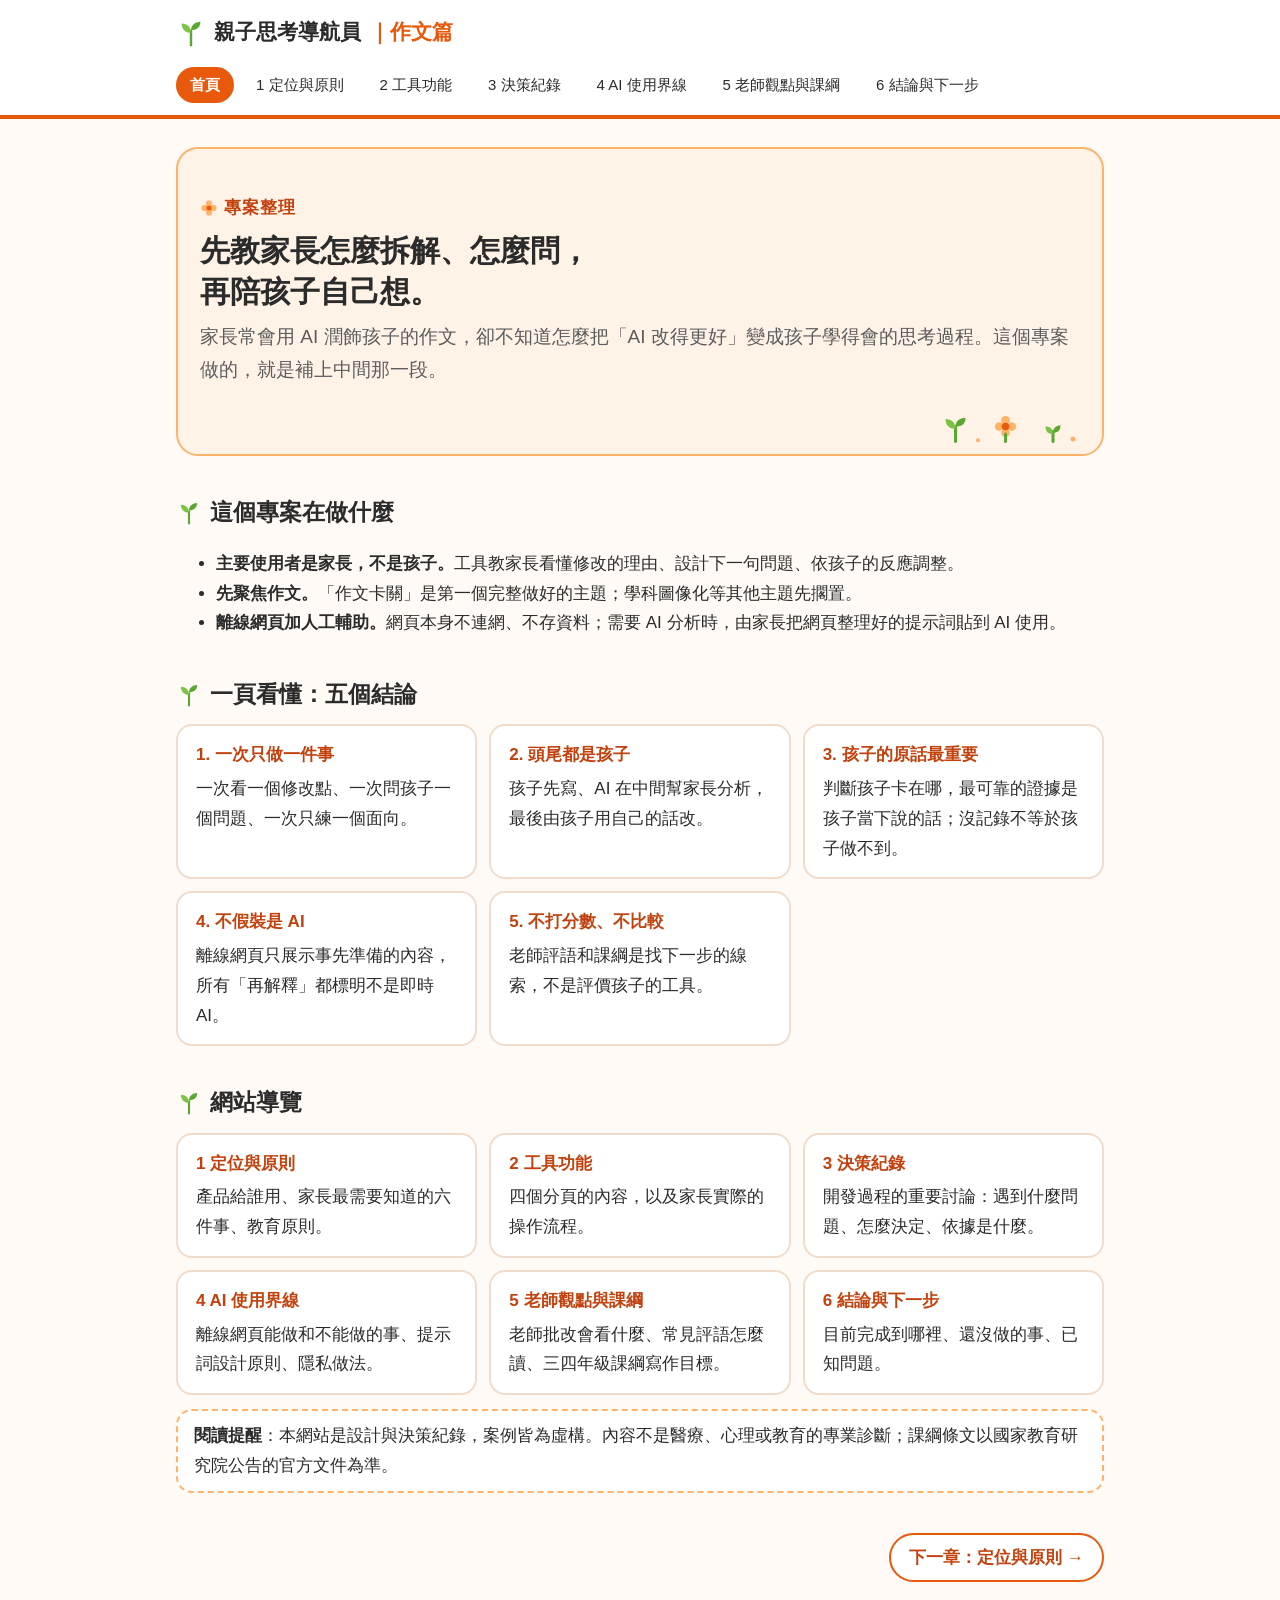
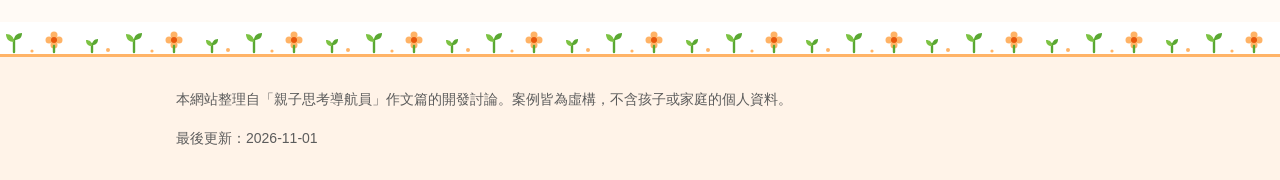
==== index.html @ ab7c1cc6 "C-001 docs: 建立親子思考導航員作文篇整理網站 整理作文篇的定位與原則、工具功能、決策紀錄、AI 使用界線、 老師觀點與課綱、結論與下一步，共 7 頁靜態網站。  Co-Authored-B" ====
<!DOCTYPE html>
<html lang="zh-Hant">
<head>
  <meta charset="UTF-8">
  <meta name="viewport" content="width=device-width, initial-scale=1">
  <title>首頁｜親子思考導航員 作文篇</title>
  <meta name="description" content="親子思考導航員作文篇：一個幫家長學會拆解作文修改、一次問孩子一個問題的離線工具，以及它的設計討論與決策紀錄。">
  <link rel="stylesheet" href="style.css">
</head>
<body>
  <header class="site-header"><div class="inner">
    <a class="brand" href="index.html">親子思考導航員<span>｜作文篇</span></a>
    <nav aria-label="網站導覽"><ul class="nav">
      <li><a href="index.html" aria-current="page">首頁</a></li>
      <li><a href="positioning.html">1 定位與原則</a></li>
      <li><a href="features.html">2 工具功能</a></li>
      <li><a href="decisions.html">3 決策紀錄</a></li>
      <li><a href="ai-boundary.html">4 AI 使用界線</a></li>
      <li><a href="teacher.html">5 老師觀點與課綱</a></li>
      <li><a href="conclusion.html">6 結論與下一步</a></li>
    </ul></nav>
  </div></header>

  <main>
    <section class="hero">
      <p class="eyebrow">專案整理</p>
      <h1>先教家長怎麼拆解、怎麼問，<br>再陪孩子自己想。</h1>
      <p class="lead">家長常會用 AI 潤飾孩子的作文，卻不知道怎麼把「AI 改得更好」變成孩子學得會的思考過程。這個專案做的，就是補上中間那一段。</p>
    </section>

    <h2>這個專案在做什麼</h2>
    <ul>
      <li><strong>主要使用者是家長，不是孩子。</strong>工具教家長看懂修改的理由、設計下一句問題、依孩子的反應調整。</li>
      <li><strong>先聚焦作文。</strong>「作文卡關」是第一個完整做好的主題；學科圖像化等其他主題先擱置。</li>
      <li><strong>離線網頁加人工輔助。</strong>網頁本身不連網、不存資料；需要 AI 分析時，由家長把網頁整理好的提示詞貼到 AI 使用。</li>
    </ul>

    <h2>一頁看懂：五個結論</h2>
    <div class="grid">
      <div class="card"><strong>1. 一次只做一件事</strong>一次看一個修改點、一次問孩子一個問題、一次只練一個面向。</div>
      <div class="card"><strong>2. 頭尾都是孩子</strong>孩子先寫、AI 在中間幫家長分析，最後由孩子用自己的話改。</div>
      <div class="card"><strong>3. 孩子的原話最重要</strong>判斷孩子卡在哪，最可靠的證據是孩子當下說的話；沒記錄不等於孩子做不到。</div>
      <div class="card"><strong>4. 不假裝是 AI</strong>離線網頁只展示事先準備的內容，所有「再解釋」都標明不是即時 AI。</div>
      <div class="card"><strong>5. 不打分數、不比較</strong>老師評語和課綱是找下一步的線索，不是評價孩子的工具。</div>
    </div>

    <h2>網站導覽</h2>
    <div class="grid">
      <a class="card" href="positioning.html"><strong>1 定位與原則</strong>產品給誰用、家長最需要知道的六件事、教育原則。</a>
      <a class="card" href="features.html"><strong>2 工具功能</strong>四個分頁的內容，以及家長實際的操作流程。</a>
      <a class="card" href="decisions.html"><strong>3 決策紀錄</strong>開發過程的重要討論：遇到什麼問題、怎麼決定、依據是什麼。</a>
      <a class="card" href="ai-boundary.html"><strong>4 AI 使用界線</strong>離線網頁能做和不能做的事、提示詞設計原則、隱私做法。</a>
      <a class="card" href="teacher.html"><strong>5 老師觀點與課綱</strong>老師批改會看什麼、常見評語怎麼讀、三四年級課綱寫作目標。</a>
      <a class="card" href="conclusion.html"><strong>6 結論與下一步</strong>目前完成到哪裡、還沒做的事、已知問題。</a>
    </div>

    <div class="callout">
      <strong>閱讀提醒</strong>：本網站是設計與決策紀錄，案例皆為虛構。內容不是醫療、心理或教育的專業診斷；課綱條文以國家教育研究院公告的官方文件為準。
    </div>

    <div class="pager"><span></span><a href="positioning.html">下一章：定位與原則 →</a></div>
  </main>

  <footer class="site-footer"><div class="inner">
    <p>本網站整理自「親子思考導航員」作文篇的開發討論。案例皆為虛構，不含孩子或家庭的個人資料。</p>
    <p>最後更新：2026-11-01</p>
  </div></footer>
</body>
</html>
---- style.css ----
:root {
  --orange: #e8590c;
  --orange-dark: #c2410c;
  --orange-mid: #ffb366;
  --orange-soft: #fff3e8;
  --orange-pale: #fffaf5;
  --leaf: #5aa832;
  --leaf-soft: #eef7e6;
  --ink: #2b2b2b;
  --gray: #5c5c5c;
  --line: #f1dccb;
  --white: #ffffff;

  /* 原創的小芽與小花圖案（非任何既有角色） */
  --sprout: url("data:image/svg+xml,%3Csvg xmlns='http://www.w3.org/2000/svg' viewBox='0 0 32 32'%3E%3Cpath d='M16 30V15' stroke='%235aa832' stroke-width='2.6' stroke-linecap='round' fill='none'/%3E%3Cpath d='M16 17C10 17 6 13 6 7c6 0 10 4 10 10z' fill='%237cc243'/%3E%3Cpath d='M16 14c0-5 4-9 10-9 0 6-4 9-10 9z' fill='%235aa832'/%3E%3C/svg%3E");
  --flower: url("data:image/svg+xml,%3Csvg xmlns='http://www.w3.org/2000/svg' viewBox='0 0 32 32'%3E%3Cg fill='%23ffb366'%3E%3Ccircle cx='16' cy='8' r='5.5'/%3E%3Ccircle cx='24' cy='16' r='5.5'/%3E%3Ccircle cx='16' cy='24' r='5.5'/%3E%3Ccircle cx='8' cy='16' r='5.5'/%3E%3C/g%3E%3Ccircle cx='16' cy='16' r='4.5' fill='%23e8590c'/%3E%3C/svg%3E");
  --garden: url("data:image/svg+xml,%3Csvg xmlns='http://www.w3.org/2000/svg' viewBox='0 0 120 32'%3E%3Cpath d='M14 30V18' stroke='%235aa832' stroke-width='2.4' stroke-linecap='round'/%3E%3Cpath d='M14 20c-5 0-8-3-8-8 5 0 8 3 8 8z' fill='%237cc243'/%3E%3Cpath d='M14 18c0-4 3-7 8-7 0 5-3 7-8 7z' fill='%235aa832'/%3E%3Cg transform='translate(46 10)'%3E%3Cg fill='%23ffb366'%3E%3Ccircle cx='8' cy='3' r='3.5'/%3E%3Ccircle cx='13' cy='8' r='3.5'/%3E%3Ccircle cx='8' cy='13' r='3.5'/%3E%3Ccircle cx='3' cy='8' r='3.5'/%3E%3C/g%3E%3Ccircle cx='8' cy='8' r='3' fill='%23e8590c'/%3E%3C/g%3E%3Cpath d='M54 30v-6' stroke='%235aa832' stroke-width='2.4' stroke-linecap='round'/%3E%3Cpath d='M92 30V22' stroke='%235aa832' stroke-width='2.4' stroke-linecap='round'/%3E%3Cpath d='M92 24c-4 0-6-2-6-6 4 0 6 2 6 6z' fill='%237cc243'/%3E%3Cpath d='M92 23c0-3 2-6 6-6 0 4-2 6-6 6z' fill='%235aa832'/%3E%3Ccircle cx='108' cy='28' r='2' fill='%23ffb366'/%3E%3Ccircle cx='32' cy='29' r='1.6' fill='%23ffb366'/%3E%3C/svg%3E");
}

* { box-sizing: border-box; }

body {
  margin: 0;
  background: var(--orange-pale);
  color: var(--ink);
  font-family: "Microsoft JhengHei", "PingFang TC", "Noto Sans TC", sans-serif;
  font-size: 17px;
  line-height: 1.75;
}

a { color: var(--orange-dark); }
a:focus-visible { outline: 3px solid var(--orange); outline-offset: 2px; border-radius: 6px; }

/* 頁首與導覽：白底、橘色底線 */
.site-header { background: var(--white); border-bottom: 4px solid var(--orange); }
.site-header .inner { max-width: 960px; margin: 0 auto; padding: 14px 16px 0; }
.brand { display: inline-flex; align-items: center; gap: 8px; color: var(--ink); text-decoration: none; font-weight: bold; font-size: 21px; }
.brand::before { content: ""; width: 30px; height: 30px; background: var(--sprout) center / contain no-repeat; }
.brand span { color: var(--orange); }
.nav { display: flex; flex-wrap: wrap; gap: 6px 8px; margin: 10px 0 0; padding: 0 0 12px; list-style: none; }
.nav a { display: inline-block; color: var(--ink); text-decoration: none; font-size: 15px; padding: 3px 12px; border-radius: 999px; border: 2px solid transparent; }
.nav a:hover { border-color: var(--orange-mid); background: var(--orange-soft); }
.nav a[aria-current="page"] { background: var(--orange); color: var(--white); font-weight: bold; }

/* 內容 */
main { max-width: 960px; margin: 0 auto; padding: 8px 16px 40px; }
h1 { font-size: 30px; line-height: 1.35; margin: 28px 0 8px; }
h2 { display: flex; align-items: center; gap: 8px; font-size: 23px; margin: 36px 0 10px; }
h2::before { content: ""; flex: none; width: 26px; height: 26px; background: var(--sprout) center / contain no-repeat; }
h3 { font-size: 19px; margin: 22px 0 6px; }
.lead { font-size: 19px; color: var(--gray); margin-top: 0; }
.eyebrow { display: inline-flex; align-items: center; gap: 6px; color: var(--orange-dark); font-weight: bold; letter-spacing: 1px; margin: 24px 0 0; }
.eyebrow::before { content: ""; width: 18px; height: 18px; background: var(--flower) center / contain no-repeat; }

.hero {
  background: var(--orange-soft) var(--garden) right 14px bottom 10px / 150px auto no-repeat;
  border: 2px solid var(--orange-mid);
  border-radius: 22px;
  padding: 20px 22px 48px;
  margin-top: 20px;
}
.hero h1 { margin-top: 4px; }

.card { border: 2px solid var(--line); border-radius: 16px; padding: 14px 18px; margin: 12px 0; background: var(--white); }
.callout { border: 2px dashed var(--orange-mid); background: var(--white); border-radius: 16px; padding: 10px 16px; margin: 14px 0; }
.note { color: var(--gray); font-size: 15px; }

.grid { display: grid; grid-template-columns: repeat(auto-fill, minmax(260px, 1fr)); gap: 12px; }
.grid .card { margin: 0; }
.grid a.card { display: block; text-decoration: none; color: var(--ink); transition: transform 0.15s ease; }
.grid a.card:hover { border-color: var(--orange); transform: translateY(-2px); }
.grid .card strong { display: block; color: var(--orange-dark); margin-bottom: 4px; }

/* 決策紀錄 */
.decision { border: 2px solid var(--line); border-radius: 16px; padding: 12px 18px; margin: 14px 0; background: var(--white); }
.decision h3 { margin-top: 4px; }
.decision dl { margin: 6px 0; }
.decision dt { font-weight: bold; color: var(--orange-dark); }
.decision dd { margin: 0 0 6px; }

/* 表格：手機上可左右捲動 */
.table-wrap { overflow-x: auto; margin: 10px 0; border-radius: 14px; border: 2px solid var(--line); background: var(--white); }
table { border-collapse: collapse; width: 100%; min-width: 560px; font-size: 15px; }
th, td { border-bottom: 1px solid var(--line); padding: 9px 12px; text-align: left; vertical-align: top; }
th { background: var(--orange-soft); color: var(--orange-dark); }
tr:nth-child(even) td { background: var(--orange-pale); }
tr:last-child td { border-bottom: 0; }
th:first-child, td:first-child { min-width: 5.5em; } /* 避免「6-Ⅱ-1」這類編號被拆成兩行 */

ol.steps { padding-left: 1.4em; }
ol.steps li { margin: 6px 0; }
ol.steps li::marker { color: var(--orange); font-weight: bold; }
.tag { display: inline-block; background: var(--leaf-soft); color: #3d7a1e; border-radius: 999px; padding: 0 10px; font-size: 14px; margin-right: 6px; }
.tag.orange { background: var(--orange); color: var(--white); }

.pager { display: flex; justify-content: space-between; gap: 12px; margin-top: 40px; flex-wrap: wrap; }
.pager a { border: 2px solid var(--orange); border-radius: 999px; padding: 8px 18px; text-decoration: none; color: var(--orange-dark); font-weight: bold; background: var(--white); }
.pager a:hover { background: var(--orange); color: var(--white); }

/* 頁尾：淺橘底，上方一排小芽小花 */
.site-footer { background: var(--orange-soft); color: var(--gray); }
.site-footer::before { content: ""; display: block; height: 32px; background: var(--white) var(--garden) left bottom / 120px 32px repeat-x; border-bottom: 3px solid var(--orange-mid); }
.site-footer .inner { max-width: 960px; margin: 0 auto; padding: 16px; font-size: 14px; }
.site-footer a { color: var(--orange-dark); }

@media (max-width: 600px) {
  body { font-size: 16px; }
  h1 { font-size: 25px; }
  h2 { font-size: 20px; }
  .hero { background-size: 110px auto; }
}

@media (prefers-reduced-motion: reduce) {
  .grid a.card { transition: none; }
  .grid a.card:hover { transform: none; }
}
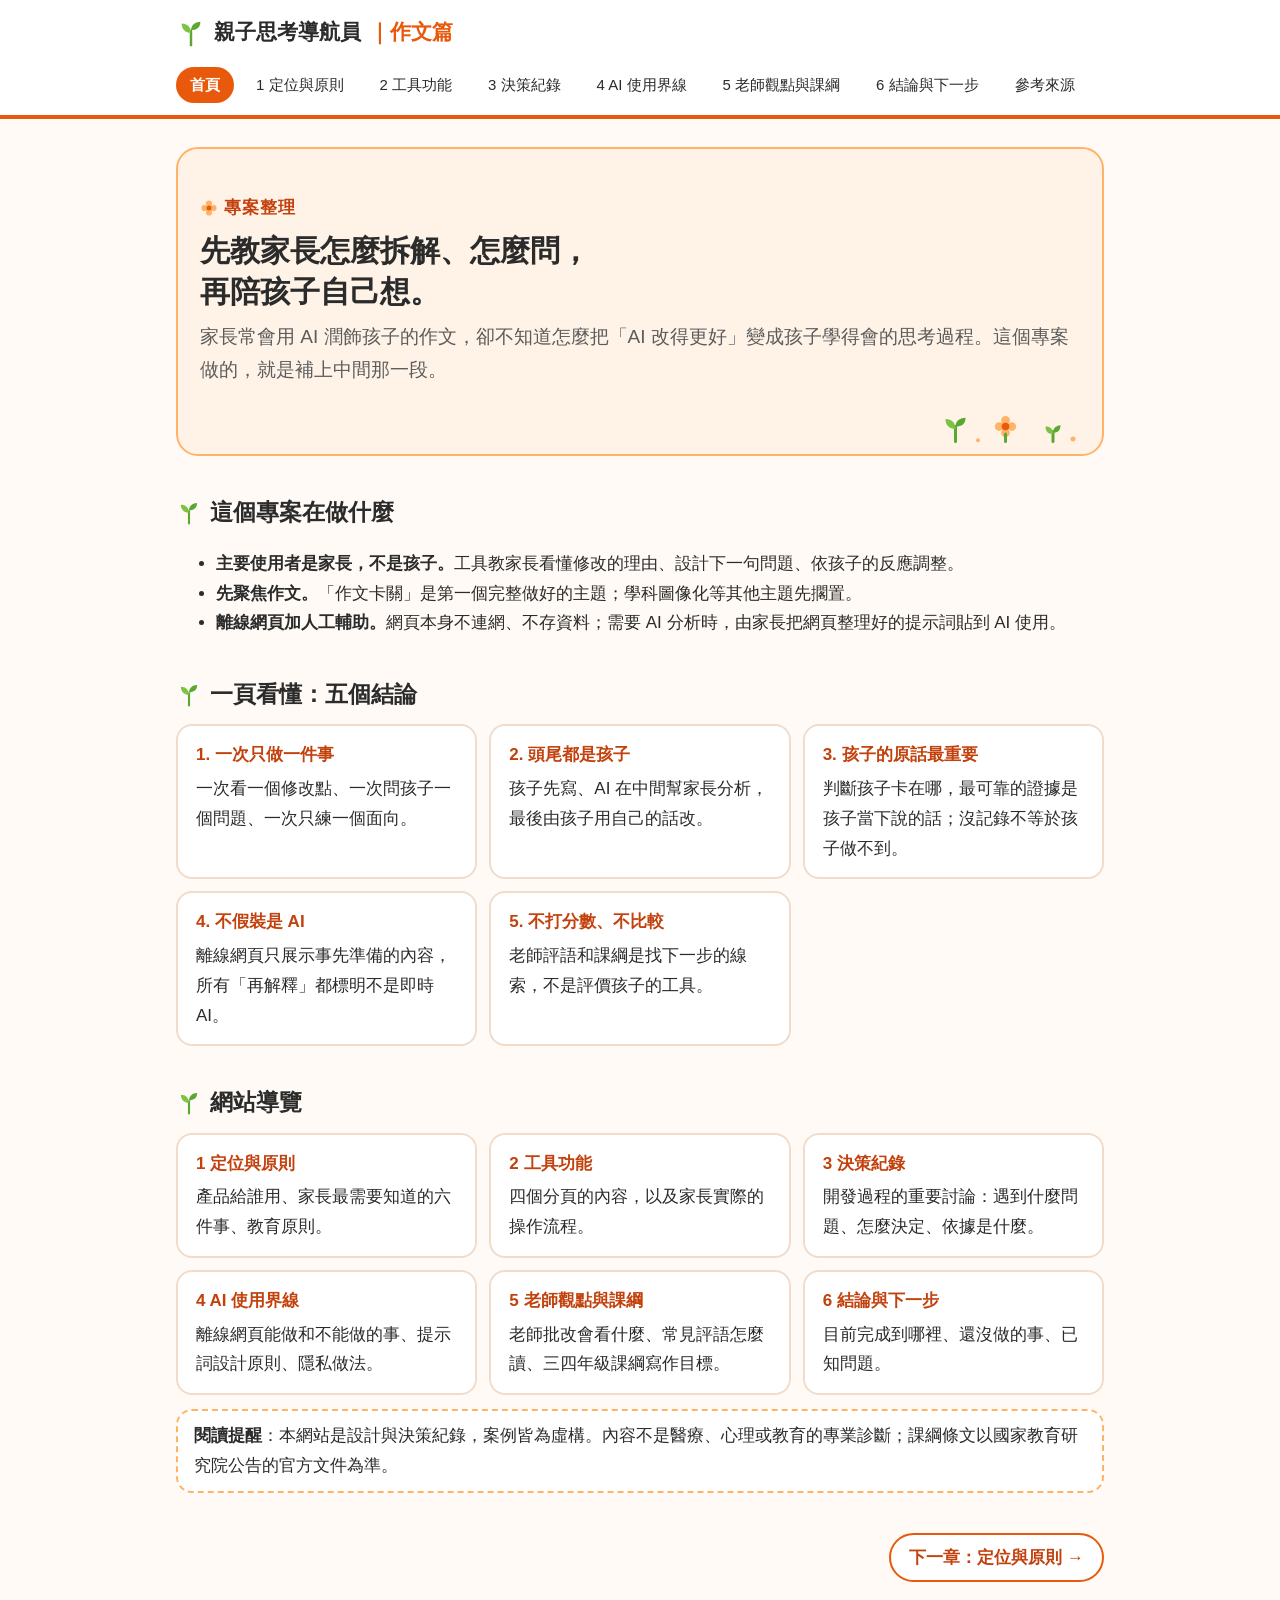
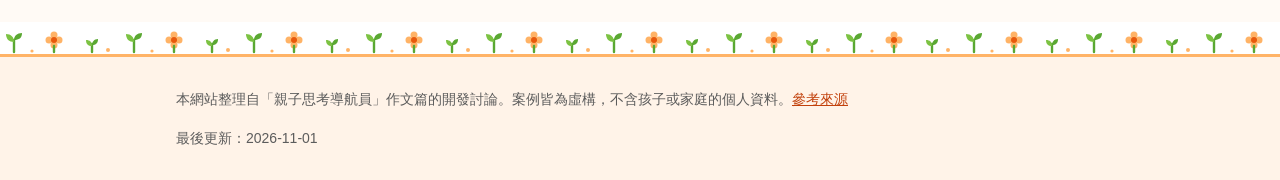
==== commit 727cacbe: "C-002 docs: 補充參考來源頁 新增參考來源頁（官方文件、課程與講座、本專案自行整理）， 導覽與頁尾加上連結；會考寫作評分規準改為官方連結並完成逐字核對。  Co-Authored-By: C" ====
--- a/index.html
+++ b/index.html
@@ -18,6 +18,7 @@
       <li><a href="ai-boundary.html">4 AI 使用界線</a></li>
       <li><a href="teacher.html">5 老師觀點與課綱</a></li>
       <li><a href="conclusion.html">6 結論與下一步</a></li>
+      <li><a href="sources.html">參考來源</a></li>
     </ul></nav>
   </div></header>
 
@@ -62,7 +63,7 @@
   </main>
 
   <footer class="site-footer"><div class="inner">
-    <p>本網站整理自「親子思考導航員」作文篇的開發討論。案例皆為虛構，不含孩子或家庭的個人資料。</p>
+    <p>本網站整理自「親子思考導航員」作文篇的開發討論。案例皆為虛構，不含孩子或家庭的個人資料。<a href="sources.html">參考來源</a></p>
     <p>最後更新：2026-11-01</p>
   </div></footer>
 </body>
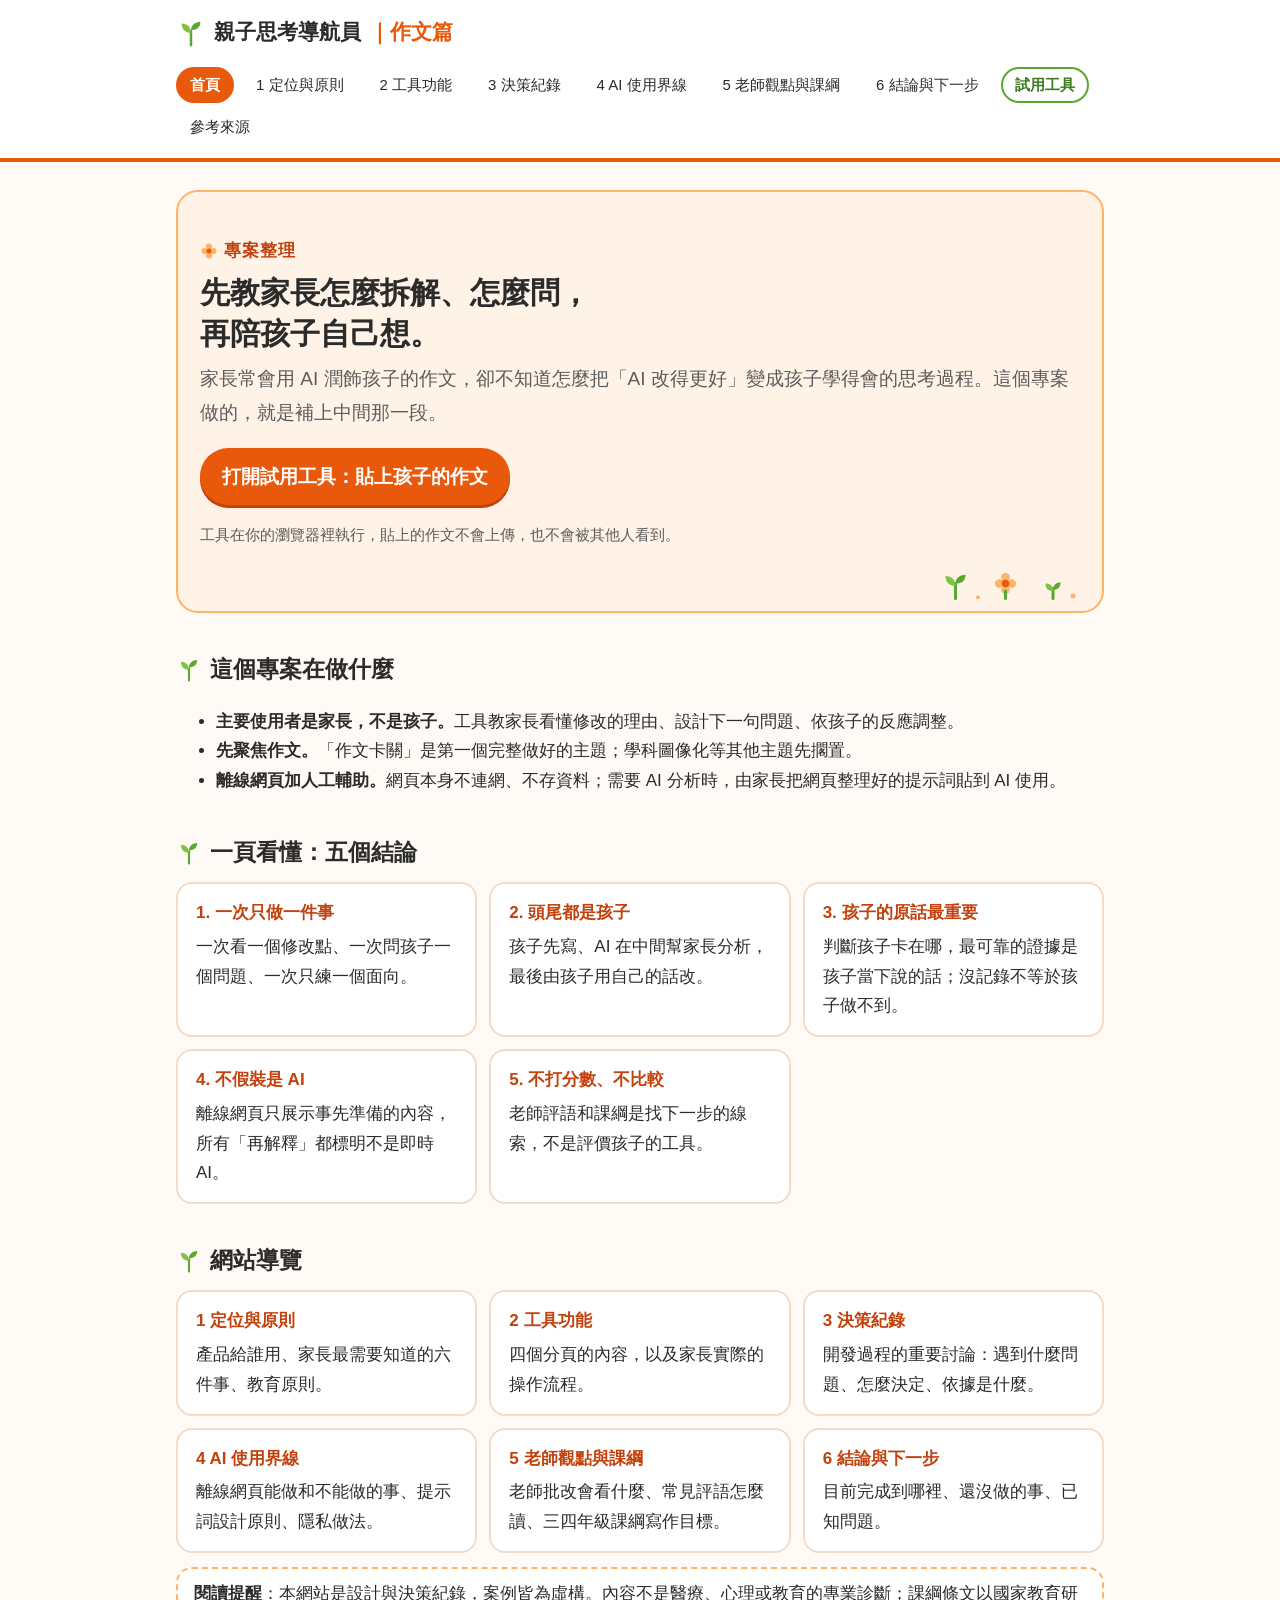
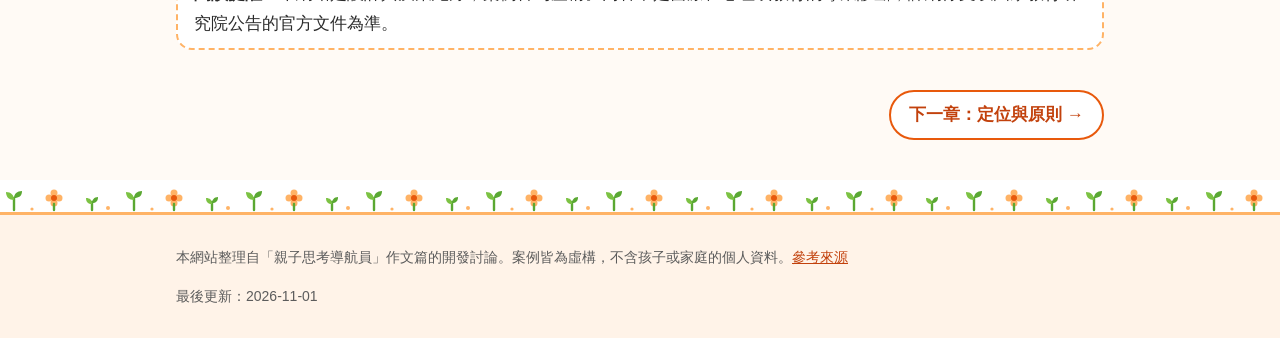
==== commit cea4f093: "C-003 feat: 加入公開試用工具與明顯的作文輸入入口 新增 tool/：公開版工具，保留完整引導流程與「貼上孩子的作文」五步驟； 移除參考付費課程整理的內容（提示詞第 9、10 項、作文重點的" ====
--- a/index.html
+++ b/index.html
@@ -18,6 +18,7 @@
       <li><a href="ai-boundary.html">4 AI 使用界線</a></li>
       <li><a href="teacher.html">5 老師觀點與課綱</a></li>
       <li><a href="conclusion.html">6 結論與下一步</a></li>
+      <li><a href="tool/app/index.html" class="nav-tool">試用工具</a></li>
       <li><a href="sources.html">參考來源</a></li>
     </ul></nav>
   </div></header>
@@ -27,6 +28,8 @@
       <p class="eyebrow">專案整理</p>
       <h1>先教家長怎麼拆解、怎麼問，<br>再陪孩子自己想。</h1>
       <p class="lead">家長常會用 AI 潤飾孩子的作文，卻不知道怎麼把「AI 改得更好」變成孩子學得會的思考過程。這個專案做的，就是補上中間那一段。</p>
+      <p><a class="cta" href="tool/app/index.html">打開試用工具：貼上孩子的作文</a></p>
+      <p class="note">工具在你的瀏覽器裡執行，貼上的作文不會上傳，也不會被其他人看到。</p>
     </section>
 
     <h2>這個專案在做什麼</h2>
--- a/style.css
+++ b/style.css
@@ -41,6 +41,12 @@
 .nav a { display: inline-block; color: var(--ink); text-decoration: none; font-size: 15px; padding: 3px 12px; border-radius: 999px; border: 2px solid transparent; }
 .nav a:hover { border-color: var(--orange-mid); background: var(--orange-soft); }
 .nav a[aria-current="page"] { background: var(--orange); color: var(--white); font-weight: bold; }
+.nav a.nav-tool { border-color: var(--leaf); color: #3d7a1e; font-weight: bold; }
+.nav a.nav-tool:hover { background: var(--leaf-soft); }
+
+/* 試用工具的大按鈕 */
+.cta { display: inline-block; background: var(--orange); color: var(--white); text-decoration: none; font-weight: bold; font-size: 19px; padding: 12px 22px; border-radius: 999px; box-shadow: 0 3px 0 var(--orange-dark); }
+.cta:hover { background: var(--orange-dark); }
 
 /* 內容 */
 main { max-width: 960px; margin: 0 auto; padding: 8px 16px 40px; }
@@ -108,6 +114,7 @@
   h1 { font-size: 25px; }
   h2 { font-size: 20px; }
   .hero { background-size: 110px auto; }
+  .cta { display: block; text-align: center; font-size: 17px; padding: 12px 14px; }
 }
 
 @media (prefers-reduced-motion: reduce) {
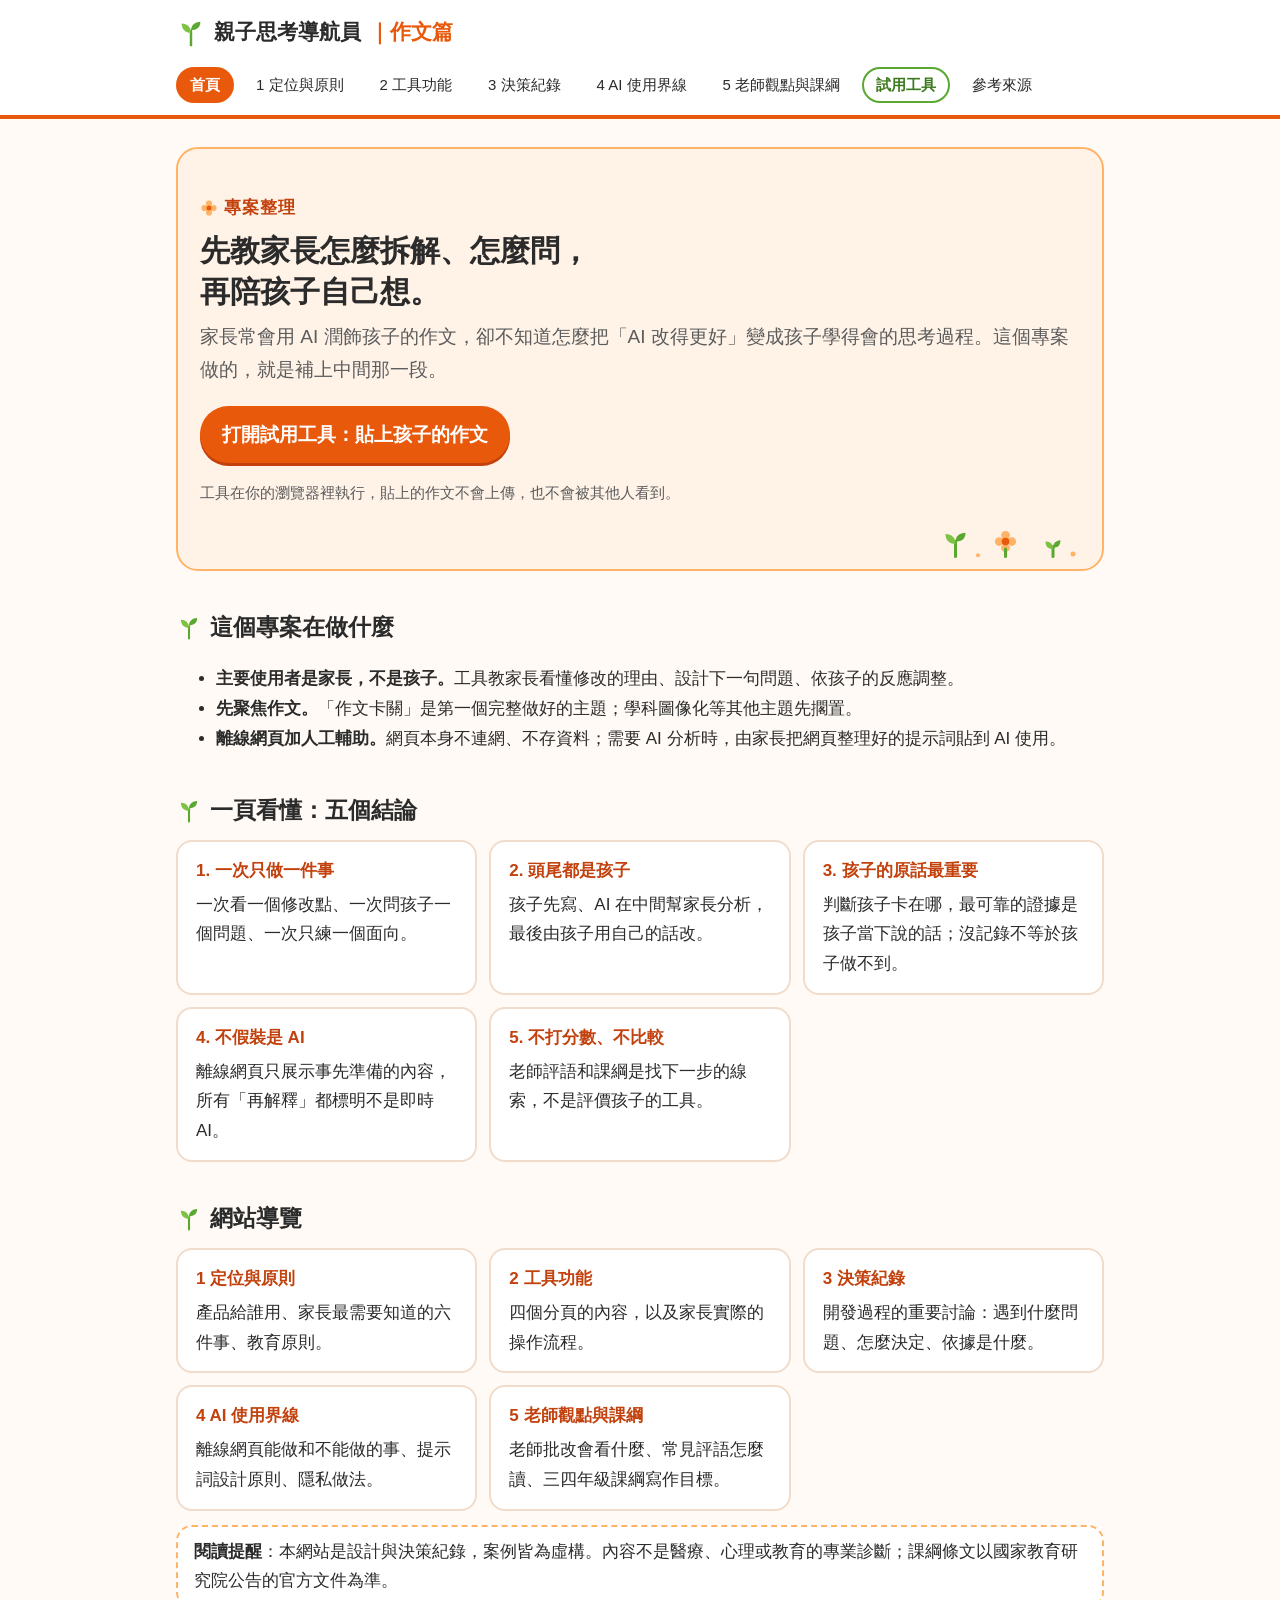
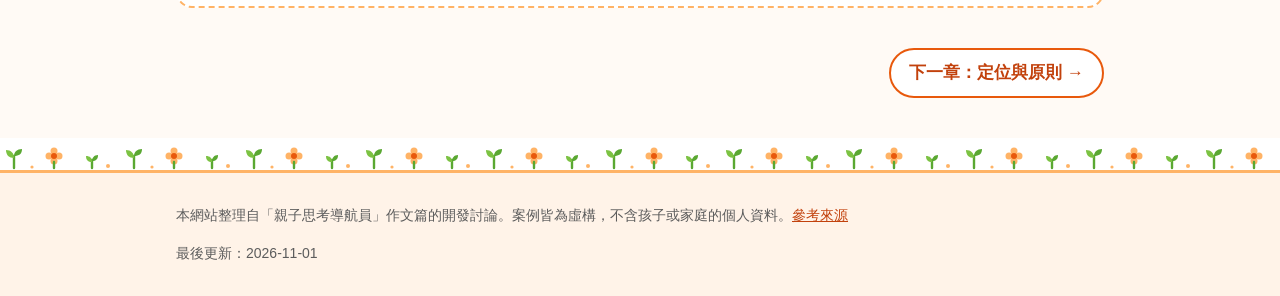
==== commit 6c35031a: "C-009 docs: 移除公開網站的「結論與下一步」頁 這一頁是作者自己的進度紀錄，改為只留在本機；導覽、首頁卡片與上下頁連結同步調整。  Co-Authored-By: Claude Opus 5" ====
--- a/index.html
+++ b/index.html
@@ -17,7 +17,6 @@
       <li><a href="decisions.html">3 決策紀錄</a></li>
       <li><a href="ai-boundary.html">4 AI 使用界線</a></li>
       <li><a href="teacher.html">5 老師觀點與課綱</a></li>
-      <li><a href="conclusion.html">6 結論與下一步</a></li>
       <li><a href="tool/app/index.html" class="nav-tool">試用工具</a></li>
       <li><a href="sources.html">參考來源</a></li>
     </ul></nav>
@@ -55,7 +54,6 @@
       <a class="card" href="decisions.html"><strong>3 決策紀錄</strong>開發過程的重要討論：遇到什麼問題、怎麼決定、依據是什麼。</a>
       <a class="card" href="ai-boundary.html"><strong>4 AI 使用界線</strong>離線網頁能做和不能做的事、提示詞設計原則、隱私做法。</a>
       <a class="card" href="teacher.html"><strong>5 老師觀點與課綱</strong>老師批改會看什麼、常見評語怎麼讀、三四年級課綱寫作目標。</a>
-      <a class="card" href="conclusion.html"><strong>6 結論與下一步</strong>目前完成到哪裡、還沒做的事、已知問題。</a>
     </div>
 
     <div class="callout">
